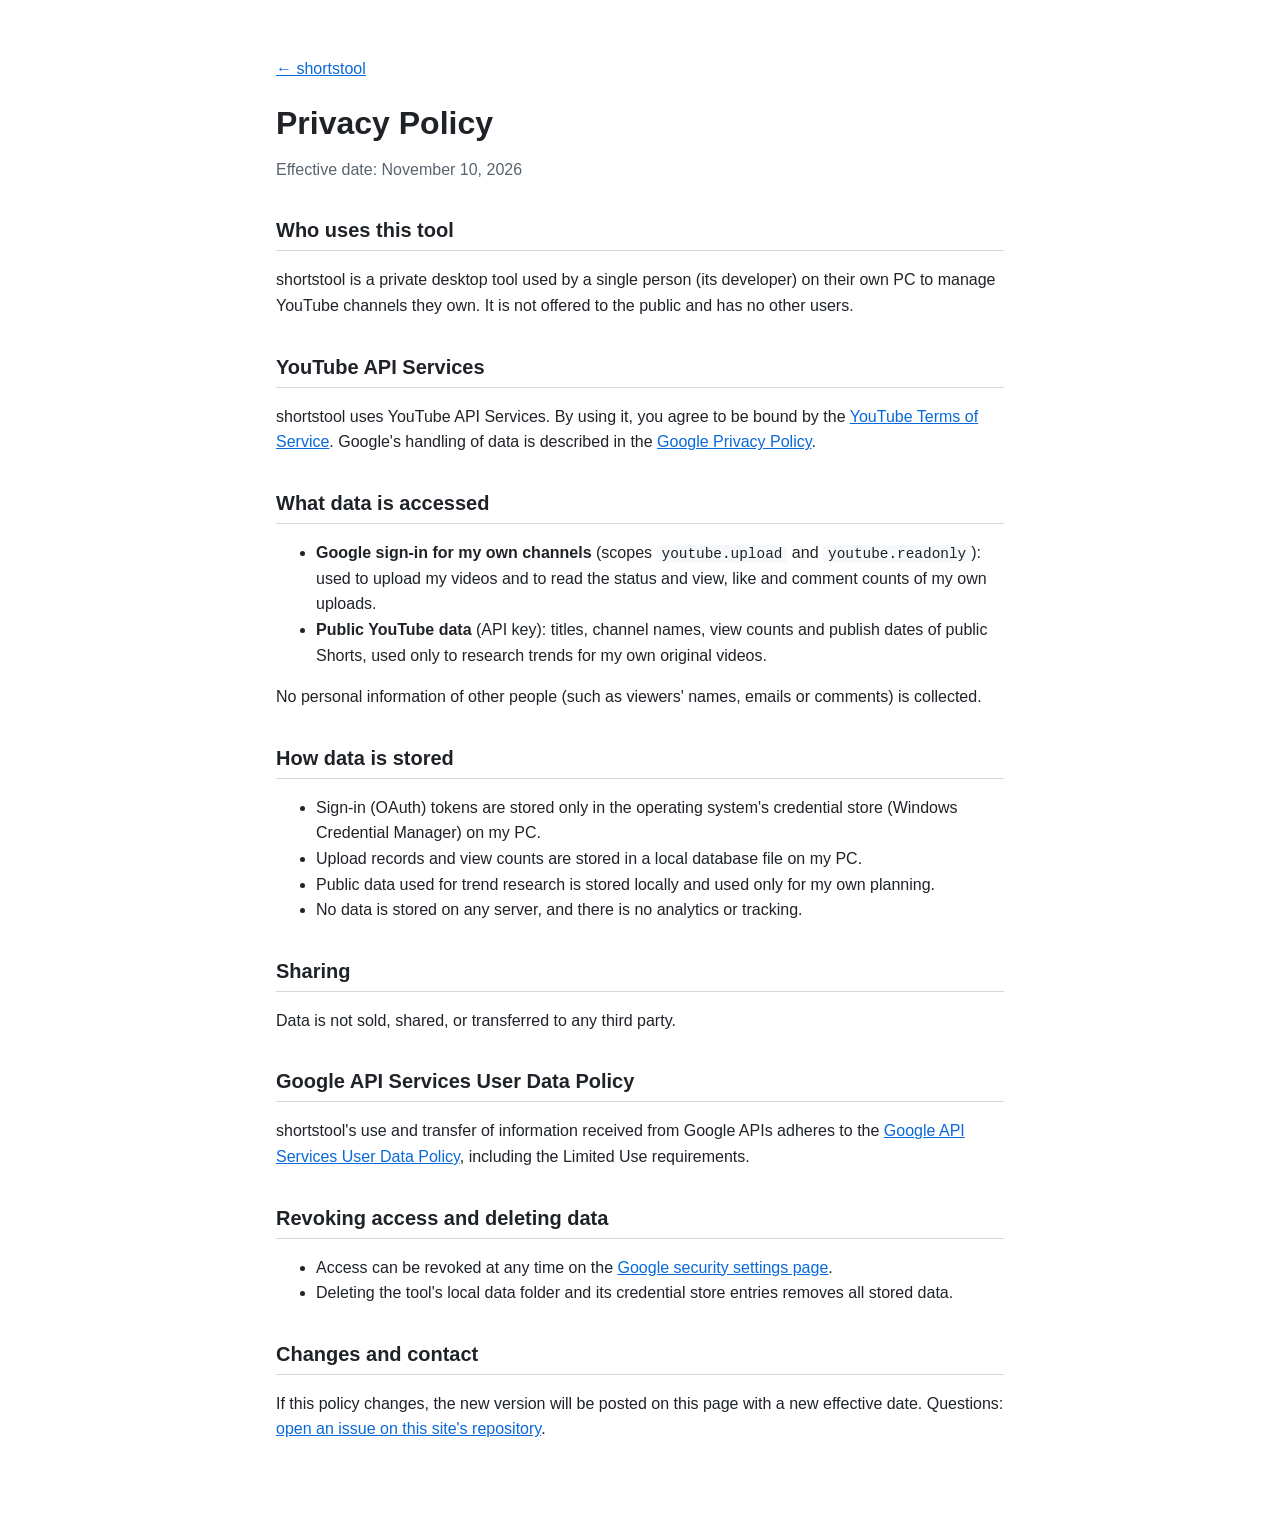
==== privacy.html @ 453757ee "Project page and privacy policy" ====
<!doctype html>
<html lang="en">
<head>
<meta charset="utf-8">
<meta name="viewport" content="width=device-width, initial-scale=1">
<title>shortstool privacy policy</title>
<link rel="stylesheet" href="style.css">
</head>
<body>
<main>
  <header>
    <p><a href="index.html">&larr; shortstool</a></p>
    <h1>Privacy Policy</h1>
    <p class="lead">Effective date: November 10, 2026</p>
  </header>

  <section>
    <h2>Who uses this tool</h2>
    <p>shortstool is a private desktop tool used by a single person (its developer) on their own PC to manage
      YouTube channels they own. It is not offered to the public and has no other users.</p>
  </section>

  <section>
    <h2>YouTube API Services</h2>
    <p>shortstool uses YouTube API Services. By using it, you agree to be bound by the
      <a href="https://www.youtube.com/t/terms">YouTube Terms of Service</a>.
      Google's handling of data is described in the
      <a href="https://policies.google.com/privacy">Google Privacy Policy</a>.</p>
  </section>

  <section>
    <h2>What data is accessed</h2>
    <ul>
      <li><strong>Google sign-in for my own channels</strong> (scopes <code>youtube.upload</code> and
        <code>youtube.readonly</code>): used to upload my videos and to read the status and view, like and comment
        counts of my own uploads.</li>
      <li><strong>Public YouTube data</strong> (API key): titles, channel names, view counts and publish dates of public
        Shorts, used only to research trends for my own original videos.</li>
    </ul>
    <p>No personal information of other people (such as viewers' names, emails or comments) is collected.</p>
  </section>

  <section>
    <h2>How data is stored</h2>
    <ul>
      <li>Sign-in (OAuth) tokens are stored only in the operating system's credential store
        (Windows Credential Manager) on my PC.</li>
      <li>Upload records and view counts are stored in a local database file on my PC.</li>
      <li>Public data used for trend research is stored locally and used only for my own planning.</li>
      <li>No data is stored on any server, and there is no analytics or tracking.</li>
    </ul>
  </section>

  <section>
    <h2>Sharing</h2>
    <p>Data is not sold, shared, or transferred to any third party.</p>
  </section>

  <section>
    <h2>Google API Services User Data Policy</h2>
    <p>shortstool's use and transfer of information received from Google APIs adheres to the
      <a href="https://developers.google.com/terms/api-services-user-data-policy">Google API Services User Data Policy</a>,
      including the Limited Use requirements.</p>
  </section>

  <section>
    <h2>Revoking access and deleting data</h2>
    <ul>
      <li>Access can be revoked at any time on the
        <a href="https://myaccount.google.com/permissions">Google security settings page</a>.</li>
      <li>Deleting the tool's local data folder and its credential store entries removes all stored data.</li>
    </ul>
  </section>

  <section>
    <h2>Changes and contact</h2>
    <p>If this policy changes, the new version will be posted on this page with a new effective date.
      Questions: <a href="https://github.com/bestfo/shortstool-site/issues">open an issue on this site's repository</a>.</p>
  </section>
</main>
</body>
</html>
---- style.css ----
:root {
  --bg: #ffffff;
  --fg: #1f2328;
  --muted: #59636e;
  --line: #d1d9e0;
  --accent: #0969da;
  --code-bg: #f6f8fa;
}
@media (prefers-color-scheme: dark) {
  :root {
    --bg: #0d1117;
    --fg: #e6edf3;
    --muted: #9198a1;
    --line: #3d444d;
    --accent: #4493f8;
    --code-bg: #161b22;
  }
}
* { box-sizing: border-box; }
body {
  margin: 0;
  background: var(--bg);
  color: var(--fg);
  font: 16px/1.6 -apple-system, "Segoe UI", Roboto, "Helvetica Neue", Arial, sans-serif;
}
main { max-width: 760px; margin: 0 auto; padding: 40px 16px 64px; }
h1 { font-size: 2rem; margin: 0 0 8px; }
h2 { font-size: 1.25rem; margin: 32px 0 8px; padding-bottom: 4px; border-bottom: 1px solid var(--line); }
.lead { color: var(--muted); margin: 0; }
a { color: var(--accent); }
code { background: var(--code-bg); padding: 1px 5px; border-radius: 4px; font-size: 0.9em; }
table { width: 100%; border-collapse: collapse; margin-top: 8px; }
th, td { text-align: left; vertical-align: top; padding: 8px; border: 1px solid var(--line); }
th { background: var(--code-bg); }
footer { margin-top: 48px; padding-top: 16px; border-top: 1px solid var(--line); color: var(--muted); font-size: 0.9rem; }
@media (max-width: 560px) {
  table, thead, tbody, tr, th, td { display: block; }
  thead { display: none; }
  td { border-bottom: none; }
  tr { border-bottom: 1px solid var(--line); margin-bottom: 8px; }
}
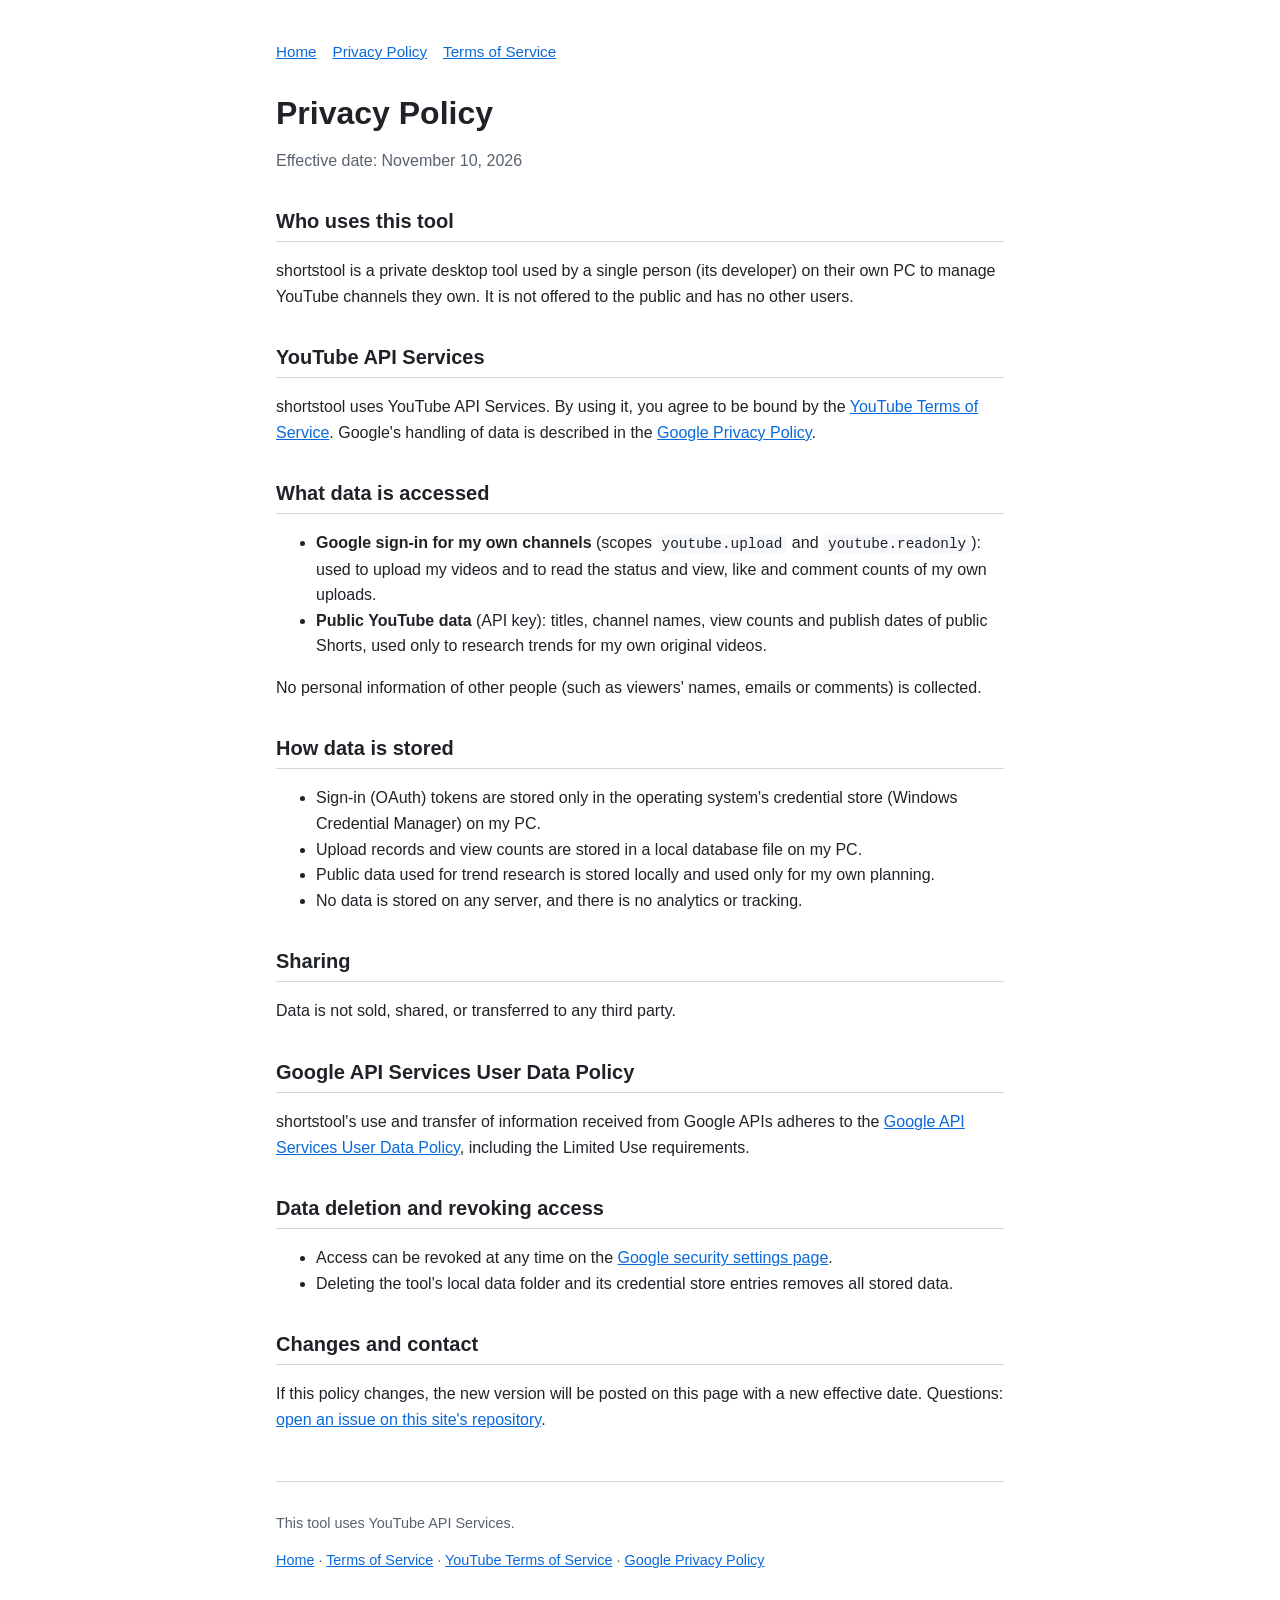
==== commit 73aae2fd: "Terms of service page, YouTube API Services attribution and top links on every page" ====
--- a/privacy.html
+++ b/privacy.html
@@ -9,7 +9,7 @@
 <body>
 <main>
   <header>
-    <p><a href="index.html">&larr; shortstool</a></p>
+    <nav class="top"><a href="index.html">Home</a><a href="privacy.html">Privacy Policy</a><a href="terms.html">Terms of Service</a></nav>
     <h1>Privacy Policy</h1>
     <p class="lead">Effective date: November 10, 2026</p>
   </header>
@@ -64,7 +64,7 @@
   </section>
 
   <section>
-    <h2>Revoking access and deleting data</h2>
+    <h2>Data deletion and revoking access</h2>
     <ul>
       <li>Access can be revoked at any time on the
         <a href="https://myaccount.google.com/permissions">Google security settings page</a>.</li>
@@ -77,6 +77,12 @@
     <p>If this policy changes, the new version will be posted on this page with a new effective date.
       Questions: <a href="https://github.com/bestfo/shortstool-site/issues">open an issue on this site's repository</a>.</p>
   </section>
+  <footer>
+    <p>This tool uses YouTube API Services.</p>
+    <p><a href="index.html">Home</a> &middot; <a href="terms.html">Terms of Service</a> &middot;
+      <a href="https://www.youtube.com/t/terms">YouTube Terms of Service</a> &middot;
+      <a href="https://policies.google.com/privacy">Google Privacy Policy</a></p>
+  </footer>
 </main>
 </body>
 </html>
--- a/style.css
+++ b/style.css
@@ -39,3 +39,6 @@
   td { border-bottom: none; }
   tr { border-bottom: 1px solid var(--line); margin-bottom: 8px; }
 }
+nav.top { display: flex; flex-wrap: wrap; gap: 16px; margin-bottom: 24px; font-size: 0.95rem; }
+.badge { display: inline-block; margin: 0 0 12px; padding: 4px 10px; border-radius: 999px;
+  background: #ff0000; color: #ffffff; font-size: 0.85rem; font-weight: 600; }
